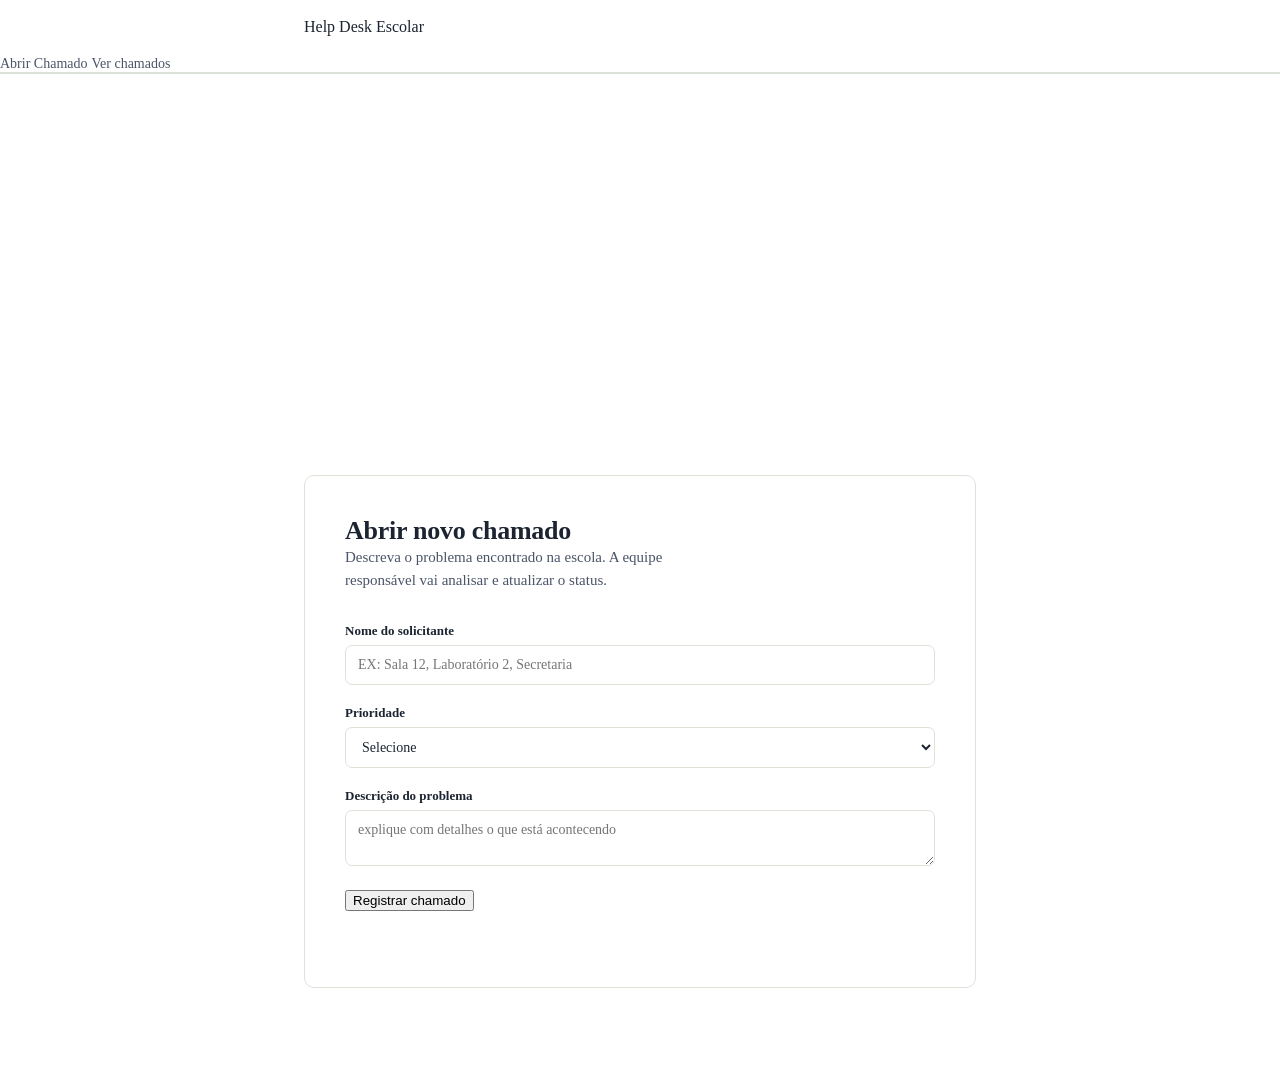
==== index.html @ e0bafc5b "Erros corrigidos" ====
<!DOCTYPE html>
<html lang="pt-br">

<head>
    <meta charset="UTF-8">
    <meta name="viewport" content="width=device-width, initial-scale=1.0">
    <title>Help Desk Escolar - Abrir Chamado</title>
    <link rel="stylesheet" href="style.css">
</head>

<body>
    <header class="topo">
        <div class="topo">
            <span class="topo-conteudo">Help Desk Escolar</span>
            <nav class="topo-nav">
                <a href="index.html" class="ativo">Abrir Chamado</a>
                <a href="chamados.html">Ver chamados</a>
            </nav>
        </div>
    </header>

    <main class="conteudo">
        <div class="cartao">
            <h1>Abrir novo chamado</h1>
            <p class="subtitulo">Descreva o problema encontrado na escola. A equipe responsável vai analisar e atualizar
                o status.</p>

            <form id="form-chamado" novalidate>
                <div class="campo">
                    <label for="setor">Nome do solicitante</label>
                    <input type="text" id="setor" name="setor" placeholder="EX: Sala 12, Laboratório 2, Secretaria"
                        required />
                </div>

                <div class="campo">
                    <label for="prioridade">Prioridade</label>
                    <select id="prioridade" name="prioridade" required>
                        <option value="" disable selected>Selecione</option>
                        <option value="Baixa">Baixa</option>
                        <option value="Média">Média</option>
                        <option value="Alta">Alta</option>
                    </select>
                </div>
                <div class="campo">
                    <label for="descricao">Descrição do problema</label>
                    <textarea id="descricao" name="descricao" row="4"
                        placeholder="explique com detalhes o que está acontecendo" required></textarea>


                </div>

                <button type="submit" class="botao principal">Registrar chamado</button>
                <P id="mensagem-status" class="mensagem-status" role="status" aria-live="polite"></P>


            </form>
        </div>
    </main>



    <script scr="storage.js"></script>
    <script scr="app.js"></script>



</body>

</html>
---- style.css ----
@import url('https://fonts.googleapis.com/css2?family=Space+Grotesk:wght@500;600;700&family=Inter:wght@400;500;600&display=swap');

:root {
    --tinta: #1B2430;
    --tinta-suave: #4A5568;
    --linha: #dde2d8;
    --fundo: #F4F6F8;
    --superficie: #FFFFFF;
    --sinal: #2F6F5E;
    --sinal-fundo: #E7F1EE;
    --alerta: #B5502F;
    --foco: #2F6F5E;
}

*{
    box-sizing: border-box;
}

body {
  margin: 0;
  font-family:'Inter' system-ui, sans-serif;
  background: var (--fundo);
  color: var(--tinta);
}

h1 .topo-marca{   

    font-family: 'Space Grotesk', 'Inter', system-ui, sans-serif;
}

/*Topo*/

.topo {
    background:var(--superficie);
    border-bottom: 1px solid var(--linha);
}

.topo-conteudo{
    max-width: 720px;
    margin: 0 auto;
    padding: 18px 24px;
    display:  flex;
    align-items: center;
    justify-content: space-between;
}

.topo-marca {

    font-size: 18px;
    font-weight: 700;
    letter-spacing: -0.01em;
}

.topo.nav {
    display: flex;
    gap: 24px;
}

.topo-nav a {
    color: var(--tinta-suave);
    text-decoration: none;
    font-size: 14px;
    font-weight: 500;
    padding-bottom: 2px solid transparent;
}

.topo-nav a:hover {
    color: var(--tinta);
    border-bottom-color: var(--sinal);
}

/*Conteudo principal*/

.conteudo {
  max-width: 720px;
  margin:0 auto;
  padding: 401px 24px 80px;
}

.cartao {
    background: var(--superficie);
    border: 1px solid var(--linha);
    border-radius: 10px;
    padding: 40px;
}

h1{

font-size: 26px;
font-weight: 600px;
margin: 0 0 0px;
letter-spacing: -0.01em;
}

.subtitulo {
    margin:  0 0 32px;
    color: var(--tinta-suave);
    font-size: 15px;
    line-height: 1.5;
    max-width: 50ch;
}

/*formulario*/

.campo {
   margin-bottom: 20px;
}

.campo-duplo{
    display: grid;
    grid-template-columns: 1fr 1fr;
    gap:16px;
}

label{
    display: block;
    font-size: 13px;
    font-weight: 600;
    color: var(--tinta);
    margin-bottom: 6px;
}

    input,
    select,
    textarea{
        width: 100%;
        padding: 11px 12px;
        border: 1px solid var(--linha);
        border-radius: 7px;
        font-size: 14px;
        font-family: inherit;
        color: var(--tinta);
        background: var(--superficie);
    }
input:focus,
select:focus,
textarea:focus{
    outline: none;
    border-color: var(--foco);
    box-shadow:0 0 0 3px rgba(red, green, blue, alpha);
}

textarea{
    resize:vertical;
}

/*botao*/

.botao-principal{
    width: 100%;
    padding: 13px;
    background: var(--tinta);
    color: var(--superficie);
    border: none;
    font-size: 15px;
    font-weight: 600;
    font-family: inherit;
    cursor: pointer;
    margin-top: 8px;
}

.botao-principal:hover{
    background: #2a3644;
}

/*mensagem de status*/

.mensagem-status{
    min-height: 20px;
    margin: 16px 0 0;
    font-size: 14px;
    font-weight: 500;
}

.mensagem-status.sucesso{
    color:var(--sinal)
}

.mensagem-status-erro{
    color: var(--alerta);
}

/*responsivo*/

@media (max-width: 560px){
    .cartao{
        padding: 24px;
    }
    .campo-duplo{
        grid-template-columns: 1fr;
        gap: 0;
    }
}
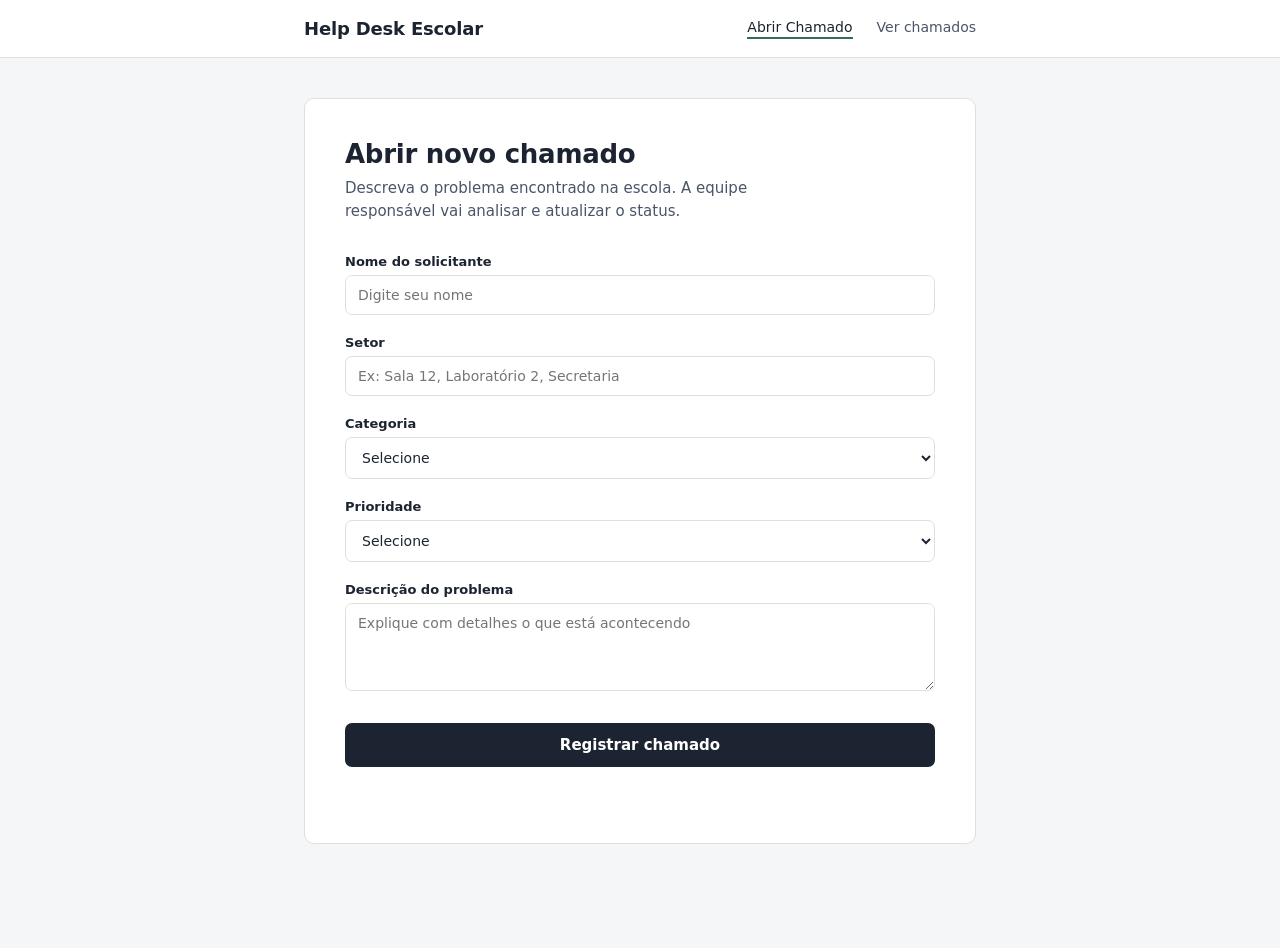
==== commit 5f8fd7b8: "Erros corrigidos" ====
--- a/index.html
+++ b/index.html
@@ -1,17 +1,15 @@
 <!DOCTYPE html>
 <html lang="pt-br">
-
 <head>
     <meta charset="UTF-8">
     <meta name="viewport" content="width=device-width, initial-scale=1.0">
     <title>Help Desk Escolar - Abrir Chamado</title>
     <link rel="stylesheet" href="style.css">
 </head>
-
 <body>
     <header class="topo">
-        <div class="topo">
-            <span class="topo-conteudo">Help Desk Escolar</span>
+        <div class="topo-conteudo">
+            <span class="topo-marca">Help Desk Escolar</span>
             <nav class="topo-nav">
                 <a href="index.html" class="ativo">Abrir Chamado</a>
                 <a href="chamados.html">Ver chamados</a>
@@ -22,48 +20,52 @@
     <main class="conteudo">
         <div class="cartao">
             <h1>Abrir novo chamado</h1>
-            <p class="subtitulo">Descreva o problema encontrado na escola. A equipe responsável vai analisar e atualizar
-                o status.</p>
+            <p class="subtitulo">Descreva o problema encontrado na escola. A equipe responsável vai analisar e atualizar o status.</p>
 
             <form id="form-chamado" novalidate>
                 <div class="campo">
-                    <label for="setor">Nome do solicitante</label>
-                    <input type="text" id="setor" name="setor" placeholder="EX: Sala 12, Laboratório 2, Secretaria"
-                        required />
+                    <label for="nome">Nome do solicitante</label>
+                    <input type="text" id="nome" name="nome" placeholder="Digite seu nome" required />
+                </div>
+
+                <div class="campo">
+                    <label for="setor">Setor</label>
+                    <input type="text" id="setor" name="setor" placeholder="Ex: Sala 12, Laboratório 2, Secretaria" required />
+                </div>
+
+                <div class="campo">
+                    <label for="categoria">Categoria</label>
+                    <select id="categoria" name="categoria" required>
+                        <option value="" disabled selected>Selecione</option>
+                        <option value="Computador/TI">Computador/TI</option>
+                        <option value="Projetor/Áudio">Projetor/Áudio</option>
+                        <option value="Internet/Wi-Fi">Internet/Wi-Fi</option>
+                        <option value="Estrutura/Elétrica">Estrutura/Elétrica</option>
+                    </select>
                 </div>
 
                 <div class="campo">
                     <label for="prioridade">Prioridade</label>
                     <select id="prioridade" name="prioridade" required>
-                        <option value="" disable selected>Selecione</option>
+                        <option value="" disabled selected>Selecione</option>
                         <option value="Baixa">Baixa</option>
                         <option value="Média">Média</option>
                         <option value="Alta">Alta</option>
                     </select>
                 </div>
+
                 <div class="campo">
                     <label for="descricao">Descrição do problema</label>
-                    <textarea id="descricao" name="descricao" row="4"
-                        placeholder="explique com detalhes o que está acontecendo" required></textarea>
-
-
+                    <textarea id="descricao" name="descricao" rows="4" placeholder="Explique com detalhes o que está acontecendo" required></textarea>
                 </div>
 
-                <button type="submit" class="botao principal">Registrar chamado</button>
-                <P id="mensagem-status" class="mensagem-status" role="status" aria-live="polite"></P>
-
-
+                <button type="submit" class="botao-principal">Registrar chamado</button>
+                <p id="mensagem-status" class="mensagem-status" role="status" aria-live="polite"></p>
             </form>
         </div>
     </main>
 
-
-
-    <script scr="storage.js"></script>
-    <script scr="app.js"></script>
-
-
-
+    <script src="storage.js"></script>
+    <script src="app.js"></script>
 </body>
-
 </html>
--- a/style.css
+++ b/style.css
@@ -12,46 +12,43 @@
     --foco: #2F6F5E;
 }
 
-*{
+* {
     box-sizing: border-box;
 }
 
 body {
-  margin: 0;
-  font-family:'Inter' system-ui, sans-serif;
-  background: var (--fundo);
-  color: var(--tinta);
-}
-
-h1 .topo-marca{   
-
+    margin: 0;
+    font-family: 'Inter', system-ui, sans-serif;
+    background: var(--fundo);
+    color: var(--tinta);
+}
+
+h1, .topo-marca {
     font-family: 'Space Grotesk', 'Inter', system-ui, sans-serif;
 }
 
-/*Topo*/
-
+/* Topo */
 .topo {
-    background:var(--superficie);
+    background: var(--superficie);
     border-bottom: 1px solid var(--linha);
 }
 
-.topo-conteudo{
+.topo-conteudo {
     max-width: 720px;
     margin: 0 auto;
     padding: 18px 24px;
-    display:  flex;
+    display: flex;
     align-items: center;
     justify-content: space-between;
 }
 
 .topo-marca {
-
     font-size: 18px;
     font-weight: 700;
     letter-spacing: -0.01em;
 }
 
-.topo.nav {
+.topo-nav {
     display: flex;
     gap: 24px;
 }
@@ -61,20 +58,20 @@
     text-decoration: none;
     font-size: 14px;
     font-weight: 500;
-    padding-bottom: 2px solid transparent;
-}
-
-.topo-nav a:hover {
+    padding-bottom: 2px;
+    border-bottom: 2px solid transparent;
+}
+
+.topo-nav a:hover, .topo-nav a.ativo {
     color: var(--tinta);
     border-bottom-color: var(--sinal);
 }
 
-/*Conteudo principal*/
-
+/* Conteudo principal */
 .conteudo {
-  max-width: 720px;
-  margin:0 auto;
-  padding: 401px 24px 80px;
+    max-width: 720px;
+    margin: 0 auto;
+    padding: 40px 24px 80px;
 }
 
 .cartao {
@@ -82,37 +79,30 @@
     border: 1px solid var(--linha);
     border-radius: 10px;
     padding: 40px;
-}
-
-h1{
-
-font-size: 26px;
-font-weight: 600px;
-margin: 0 0 0px;
-letter-spacing: -0.01em;
+    margin-bottom: 24px;
+}
+
+h1 {
+    font-size: 26px;
+    font-weight: 600;
+    margin: 0 0 8px;
+    letter-spacing: -0.01em;
 }
 
 .subtitulo {
-    margin:  0 0 32px;
+    margin: 0 0 32px;
     color: var(--tinta-suave);
     font-size: 15px;
     line-height: 1.5;
     max-width: 50ch;
 }
 
-/*formulario*/
-
+/* Formulario */
 .campo {
-   margin-bottom: 20px;
-}
-
-.campo-duplo{
-    display: grid;
-    grid-template-columns: 1fr 1fr;
-    gap:16px;
-}
-
-label{
+    margin-bottom: 20px;
+}
+
+label {
     display: block;
     font-size: 13px;
     font-weight: 600;
@@ -120,38 +110,35 @@
     margin-bottom: 6px;
 }
 
-    input,
-    select,
-    textarea{
-        width: 100%;
-        padding: 11px 12px;
-        border: 1px solid var(--linha);
-        border-radius: 7px;
-        font-size: 14px;
-        font-family: inherit;
-        color: var(--tinta);
-        background: var(--superficie);
-    }
-input:focus,
-select:focus,
-textarea:focus{
+input, select, textarea {
+    width: 100%;
+    padding: 11px 12px;
+    border: 1px solid var(--linha);
+    border-radius: 7px;
+    font-size: 14px;
+    font-family: inherit;
+    color: var(--tinta);
+    background: var(--superficie);
+}
+
+input:focus, select:focus, textarea:focus {
     outline: none;
     border-color: var(--foco);
-    box-shadow:0 0 0 3px rgba(red, green, blue, alpha);
-}
-
-textarea{
-    resize:vertical;
-}
-
-/*botao*/
-
-.botao-principal{
+    box-shadow: 0 0 0 3px rgba(47, 111, 94, 0.15);
+}
+
+textarea {
+    resize: vertical;
+}
+
+/* Botao */
+.botao-principal {
     width: 100%;
     padding: 13px;
     background: var(--tinta);
     color: var(--superficie);
     border: none;
+    border-radius: 7px;
     font-size: 15px;
     font-weight: 600;
     font-family: inherit;
@@ -159,35 +146,100 @@
     margin-top: 8px;
 }
 
-.botao-principal:hover{
+.botao-principal:hover {
     background: #2a3644;
 }
 
-/*mensagem de status*/
-
-.mensagem-status{
+/* Mensagem de status */
+.mensagem-status {
     min-height: 20px;
     margin: 16px 0 0;
     font-size: 14px;
     font-weight: 500;
 }
 
-.mensagem-status.sucesso{
-    color:var(--sinal)
-}
-
-.mensagem-status-erro{
+.mensagem-status.sucesso {
+    color: var(--sinal);
+}
+
+.mensagem-status.erro {
     color: var(--alerta);
 }
 
-/*responsivo*/
-
-@media (max-width: 560px){
-    .cartao{
+/* Cartoes de Chamados */
+.cartao-chamado {
+    background: var(--superficie);
+    border: 1px solid var(--linha);
+    border-radius: 10px;
+    padding: 24px;
+    margin-bottom: 16px;
+}
+
+.cartao-chamado-topo {
+    display: flex;
+    justify-content: space-between;
+    align-items: center;
+    margin-bottom: 12px;
+}
+
+.numero-chamado {
+    font-weight: 700;
+    color: var(--tinta-suave);
+    font-size: 14px;
+}
+
+.badge-prioridade {
+    font-size: 12px;
+    font-weight: 600;
+    padding: 4px 10px;
+    border-radius: 20px;
+    background: #E2E8F0;
+}
+
+.badge-prioridade.alta { background: #FEE2E2; color: #991B1B; }
+.badge-prioridade.média { background: #FEF3C7; color: #92400E; }
+.badge-prioridade.baixa { background: #ECFDF5; color: #065F46; }
+
+.titulo-chamado {
+    font-size: 18px;
+    margin: 0 0 8px;
+}
+
+.descricao-chamado {
+    font-size: 14px;
+    color: var(--tinta-suave);
+    margin: 0 0 16px;
+    line-height: 1.5;
+}
+
+.detalhes-chamado {
+    display: flex;
+    flex-wrap: wrap;
+    gap: 16px;
+    font-size: 13px;
+    color: var(--tinta-suave);
+    margin-bottom: 16px;
+    border-top: 1px solid var(--linha);
+    padding-top: 12px;
+}
+
+.rodape-chamado {
+    display: flex;
+    align-items: center;
+    justify-content: flex-end;
+    gap: 12px;
+    border-top: 1px solid var(--linha);
+    padding-top: 12px;
+}
+
+.select-status {
+    width: auto;
+    padding: 6px 12px;
+}
+
+/* Responsivo */
+@media (max-width: 560px) {
+    .cartao {
         padding: 24px;
     }
-    .campo-duplo{
-        grid-template-columns: 1fr;
-        gap: 0;
-    }
 }
